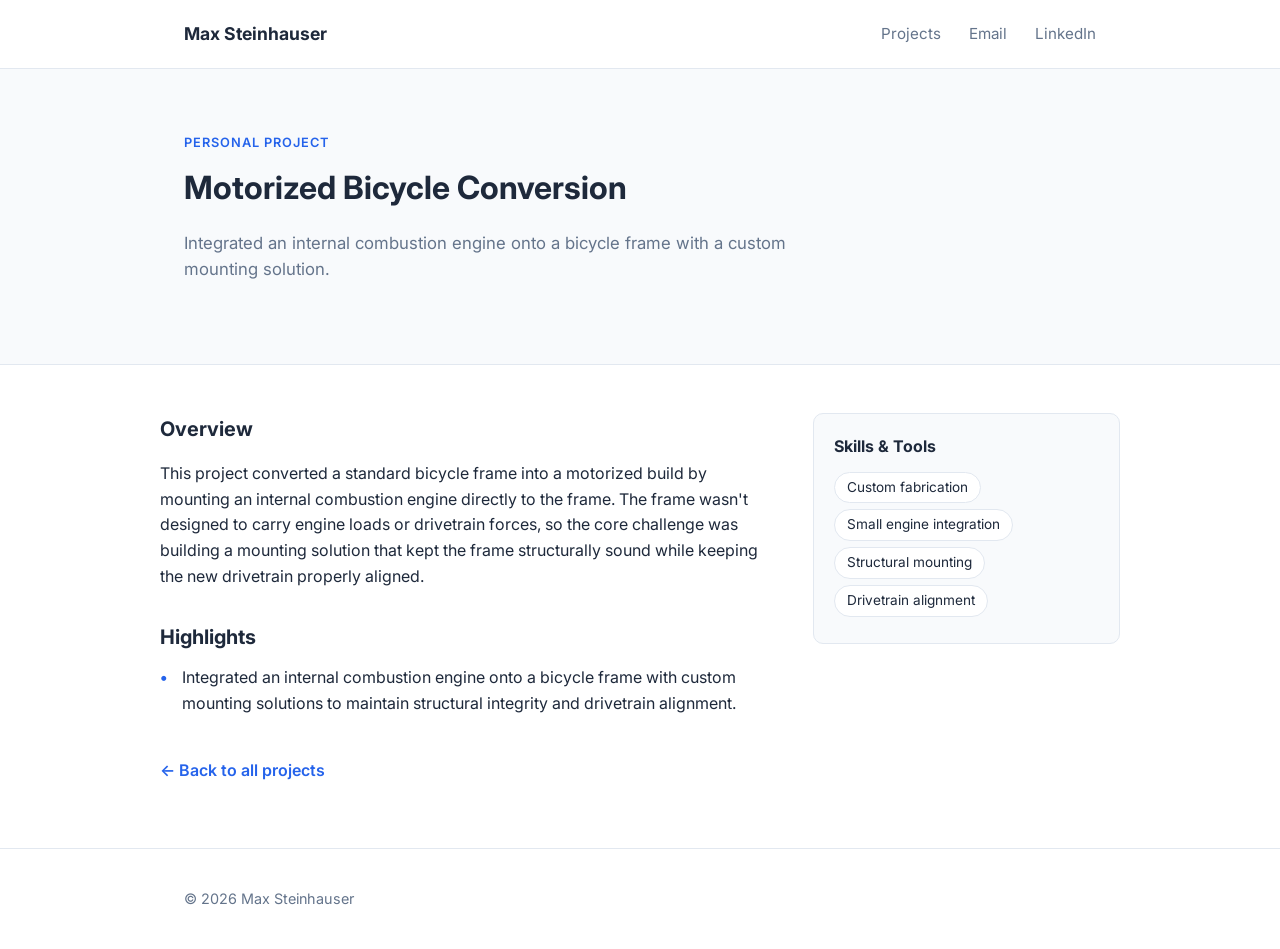
==== bicycle/index.html @ 04769fe3 "Initial Upload" ====
<!DOCTYPE html>
<html lang="en">
<head>
<meta charset="UTF-8">
<meta name="viewport" content="width=device-width, initial-scale=1.0">
<title>Motorized Bicycle Conversion — Max Steinhauser</title>
<meta name="description" content="Integrating an internal combustion engine onto a bicycle frame with custom mounting solutions.">
<link rel="preconnect" href="https://fonts.googleapis.com">
<link href="https://fonts.googleapis.com/css2?family=Inter:wght@400;500;600;700&display=swap" rel="stylesheet">
<link rel="stylesheet" href="../assets/css/style.css">
</head>
<body>

<header class="site-header">
  <div class="container header-inner">
    <a class="brand" href="../index.html">Max Steinhauser</a>
    <nav>
      <a href="../index.html">Projects</a>
      <a href="mailto:maxsteinhausers@gmail.com">Email</a>
      <a href="https://www.linkedin.com/in/max-steinhauser" target="_blank" rel="noopener">LinkedIn</a>
    </nav>
  </div>
</header>

<section class="project-hero">
  <div class="container">
    <p class="eyebrow">Personal Project</p>
    <h1>Motorized Bicycle Conversion</h1>
    <p class="tagline">Integrated an internal combustion engine onto a bicycle frame with a custom mounting solution.</p>
  </div>
</section>

<main class="container project-body">
  <div class="project-grid">
    <div class="project-main">
      <h2>Overview</h2>
      <p>This project converted a standard bicycle frame into a motorized build by mounting an internal combustion engine directly to the frame. The frame wasn't designed to carry engine loads or drivetrain forces, so the core challenge was building a mounting solution that kept the frame structurally sound while keeping the new drivetrain properly aligned.</p>

      <h2>Highlights</h2>
      <ul class="highlight-list">
        <li>Integrated an internal combustion engine onto a bicycle frame with custom mounting solutions to maintain structural integrity and drivetrain alignment.</li>
      </ul>

      <!--
        Photo gallery: drop your photos into ../assets/img/bicycle/ (e.g. 1.jpg, 2.jpg, 3.jpg),
        then delete this comment wrapper to show them.

      <h2>Gallery</h2>
      <div class="gallery">
        <img src="../assets/img/bicycle/1.jpg" alt="Motorized bicycle engine mount">
        <img src="../assets/img/bicycle/2.jpg" alt="Completed motorized bicycle conversion">
      </div>
      -->
    </div>

    <aside class="project-sidebar">
      <h3>Skills &amp; Tools</h3>
      <ul class="tag-list">
        <li>Custom fabrication</li>
        <li>Small engine integration</li>
        <li>Structural mounting</li>
        <li>Drivetrain alignment</li>
      </ul>
    </aside>
  </div>

  <a class="back-link" href="../index.html">&larr; Back to all projects</a>
</main>

<footer class="site-footer">
  <div class="container">
    <p>&copy; 2026 Max Steinhauser</p>
  </div>
</footer>

</body>
</html>
---- assets/css/style.css ----
:root {
  --accent: #2563eb;
  --text: #1e293b;
  --muted: #64748b;
  --bg: #ffffff;
  --bg-alt: #f8fafc;
  --border: #e2e8f0;
}

* { box-sizing: border-box; }

body {
  margin: 0;
  font-family: 'Inter', -apple-system, BlinkMacSystemFont, 'Segoe UI', Roboto, sans-serif;
  color: var(--text);
  background: var(--bg);
  line-height: 1.6;
}

.container {
  max-width: 960px;
  margin: 0 auto;
  padding: 0 24px;
}

/* Header */
.site-header {
  border-bottom: 1px solid var(--border);
  padding: 20px 0;
}
.header-inner {
  display: flex;
  justify-content: space-between;
  align-items: center;
  flex-wrap: wrap;
  gap: 12px;
}
.brand {
  font-weight: 700;
  font-size: 1.1rem;
  color: var(--text);
  text-decoration: none;
}
nav a {
  margin-left: 24px;
  color: var(--muted);
  text-decoration: none;
  font-size: 0.95rem;
}
nav a:first-child { margin-left: 0; }
nav a:hover { color: var(--accent); }

/* Hero (homepage + project pages) */
.hero, .project-hero {
  background: var(--bg-alt);
  padding: 64px 0;
  border-bottom: 1px solid var(--border);
}
.hero h1 { font-size: 2.2rem; margin: 0 0 8px; }
.hero p { color: var(--muted); font-size: 1.1rem; max-width: 600px; }

.eyebrow {
  text-transform: uppercase;
  letter-spacing: 0.08em;
  font-size: 0.8rem;
  color: var(--accent);
  font-weight: 600;
  margin: 0 0 8px;
}
.project-hero h1 { font-size: 2rem; margin: 0 0 8px; }
.tagline { color: var(--muted); font-size: 1.05rem; max-width: 640px; }

/* Homepage card grid */
.card-grid {
  display: grid;
  grid-template-columns: repeat(auto-fit, minmax(260px, 1fr));
  gap: 20px;
  padding: 48px 0;
}
.card {
  display: block;
  padding: 24px;
  border: 1px solid var(--border);
  border-radius: 10px;
  text-decoration: none;
  color: var(--text);
  transition: box-shadow .15s, transform .15s, border-color .15s;
}
.card:hover {
  box-shadow: 0 6px 20px rgba(0,0,0,0.06);
  transform: translateY(-2px);
  border-color: var(--accent);
}
.card h3 { margin: 0 0 8px; font-size: 1.15rem; }
.card p { color: var(--muted); font-size: 0.95rem; margin: 0 0 12px; }
.card span { color: var(--accent); font-weight: 600; font-size: 0.9rem; }

/* Project page body */
.project-body { padding: 48px 0 64px; }
.project-grid {
  display: grid;
  grid-template-columns: 2fr 1fr;
  gap: 40px;
}
.project-main h2 { font-size: 1.25rem; margin: 32px 0 12px; }
.project-main h2:first-child { margin-top: 0; }

.highlight-list, .tag-list { padding-left: 0; list-style: none; margin: 0; }
.highlight-list li {
  padding-left: 22px;
  position: relative;
  margin-bottom: 10px;
}
.highlight-list li::before {
  content: "\2022";
  color: var(--accent);
  position: absolute;
  left: 0;
  font-weight: 700;
}

.project-sidebar {
  background: var(--bg-alt);
  border: 1px solid var(--border);
  border-radius: 10px;
  padding: 20px;
  align-self: start;
}
.project-sidebar h3 { margin: 0 0 12px; font-size: 1rem; }
.tag-list li {
  display: inline-block;
  background: #fff;
  border: 1px solid var(--border);
  border-radius: 999px;
  padding: 4px 12px;
  margin: 0 6px 6px 0;
  font-size: 0.85rem;
}

/* Gallery (used once a project has photos) */
.gallery {
  display: grid;
  grid-template-columns: repeat(auto-fit, minmax(200px, 1fr));
  gap: 12px;
  margin-top: 12px;
}
.gallery img {
  width: 100%;
  height: 160px;
  object-fit: cover;
  border-radius: 8px;
  border: 1px solid var(--border);
}

.back-link {
  display: inline-block;
  margin-top: 32px;
  color: var(--accent);
  text-decoration: none;
  font-weight: 600;
}
.back-link:hover { text-decoration: underline; }

.site-footer {
  border-top: 1px solid var(--border);
  padding: 24px 0;
  color: var(--muted);
  font-size: 0.9rem;
}

@media (max-width: 720px) {
  .project-grid { grid-template-columns: 1fr; }
  nav a { margin-left: 14px; font-size: 0.85rem; }
}
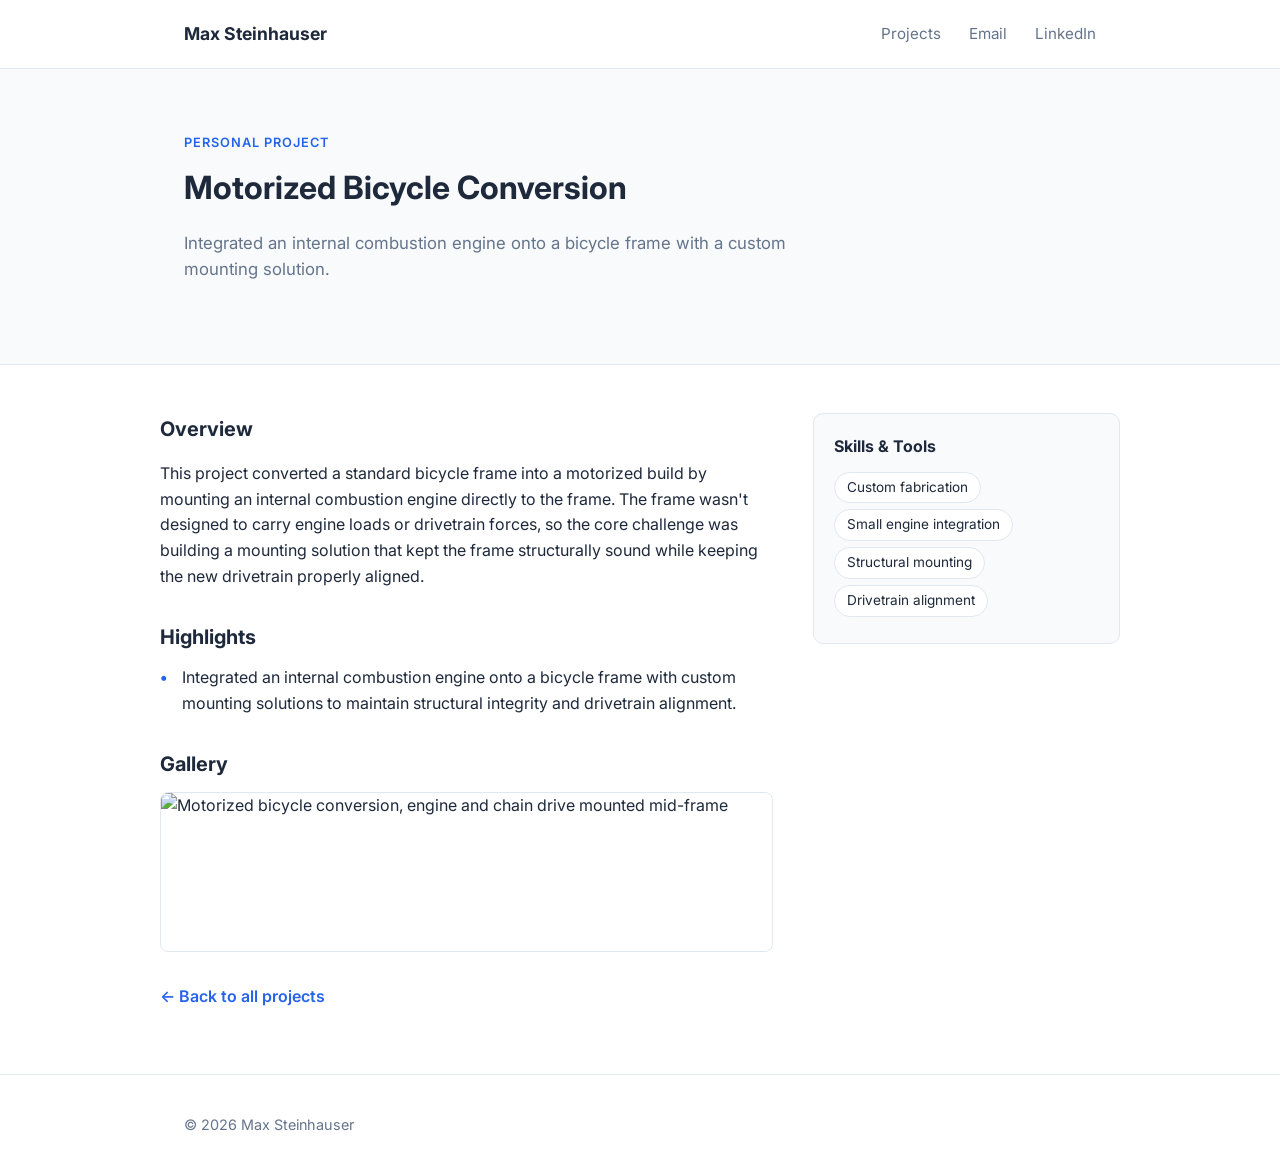
==== commit 1e8ddcd4: "Added images" ====
--- a/bicycle/index.html
+++ b/bicycle/index.html
@@ -7,7 +7,7 @@
 <meta name="description" content="Integrating an internal combustion engine onto a bicycle frame with custom mounting solutions.">
 <link rel="preconnect" href="https://fonts.googleapis.com">
 <link href="https://fonts.googleapis.com/css2?family=Inter:wght@400;500;600;700&display=swap" rel="stylesheet">
-<link rel="stylesheet" href="../assets/css/style.css">
+<link rel="stylesheet" href="../assets/css/site.css">
 </head>
 <body>
 
@@ -41,16 +41,10 @@
         <li>Integrated an internal combustion engine onto a bicycle frame with custom mounting solutions to maintain structural integrity and drivetrain alignment.</li>
       </ul>
 
-      <!--
-        Photo gallery: drop your photos into ../assets/img/bicycle/ (e.g. 1.jpg, 2.jpg, 3.jpg),
-        then delete this comment wrapper to show them.
-
       <h2>Gallery</h2>
       <div class="gallery">
-        <img src="../assets/img/bicycle/1.jpg" alt="Motorized bicycle engine mount">
-        <img src="../assets/img/bicycle/2.jpg" alt="Completed motorized bicycle conversion">
+        <img src="../assets/img/bicycle/1.jpg" alt="Motorized bicycle conversion, engine and chain drive mounted mid-frame">
       </div>
-      -->
     </div>
 
     <aside class="project-sidebar">
@@ -75,3 +69,4 @@
 
 </body>
 </html>
+                                                                                                                                                                                                                                   
--- a/assets/css/site.css
+++ b/assets/css/site.css
@@ -0,0 +1,187 @@
+:root {
+  --accent: #2563eb;
+  --text: #1e293b;
+  --muted: #64748b;
+  --bg: #ffffff;
+  --bg-alt: #f8fafc;
+  --border: #e2e8f0;
+}
+
+* { box-sizing: border-box; }
+
+body {
+  margin: 0;
+  font-family: 'Inter', -apple-system, BlinkMacSystemFont, 'Segoe UI', Roboto, sans-serif;
+  color: var(--text);
+  background: var(--bg);
+  line-height: 1.6;
+}
+
+.container {
+  max-width: 960px;
+  margin: 0 auto;
+  padding: 0 24px;
+}
+
+/* Header */
+.site-header {
+  border-bottom: 1px solid var(--border);
+  padding: 20px 0;
+}
+.header-inner {
+  display: flex;
+  justify-content: space-between;
+  align-items: center;
+  flex-wrap: wrap;
+  gap: 12px;
+}
+.brand {
+  font-weight: 700;
+  font-size: 1.1rem;
+  color: var(--text);
+  text-decoration: none;
+}
+nav a {
+  margin-left: 24px;
+  color: var(--muted);
+  text-decoration: none;
+  font-size: 0.95rem;
+}
+nav a:first-child { margin-left: 0; }
+nav a:hover { color: var(--accent); }
+
+/* Hero (homepage + project pages) */
+.hero, .project-hero {
+  background: var(--bg-alt);
+  padding: 64px 0;
+  border-bottom: 1px solid var(--border);
+}
+.hero h1 { font-size: 2.2rem; margin: 0 0 8px; }
+.hero p { color: var(--muted); font-size: 1.1rem; max-width: 600px; }
+
+/* Hero with a photo banner (e.g. homepage UGA Arch shot) */
+.hero.has-banner {
+  background-image: linear-gradient(180deg, rgba(15,23,42,0.6), rgba(15,23,42,0.7)), url('../img/banner-arch.jpg');
+  background-size: cover;
+  background-position: center;
+  background-color: var(--bg-alt);
+  color: #fff;
+  padding: 96px 0;
+}
+.hero.has-banner h1 { color: #fff; }
+.hero.has-banner p { color: #e2e8f0; }
+.hero.has-banner .eyebrow { color: #93c5fd; }
+
+.eyebrow {
+  text-transform: uppercase;
+  letter-spacing: 0.08em;
+  font-size: 0.8rem;
+  color: var(--accent);
+  font-weight: 600;
+  margin: 0 0 8px;
+}
+.project-hero h1 { font-size: 2rem; margin: 0 0 8px; }
+.tagline { color: var(--muted); font-size: 1.05rem; max-width: 640px; }
+
+/* Homepage card grid */
+.card-grid {
+  display: grid;
+  grid-template-columns: repeat(auto-fit, minmax(260px, 1fr));
+  gap: 20px;
+  padding: 48px 0;
+}
+.card {
+  display: block;
+  padding: 24px;
+  border: 1px solid var(--border);
+  border-radius: 10px;
+  text-decoration: none;
+  color: var(--text);
+  transition: box-shadow .15s, transform .15s, border-color .15s;
+}
+.card:hover {
+  box-shadow: 0 6px 20px rgba(0,0,0,0.06);
+  transform: translateY(-2px);
+  border-color: var(--accent);
+}
+.card h3 { margin: 0 0 8px; font-size: 1.15rem; }
+.card p { color: var(--muted); font-size: 0.95rem; margin: 0 0 12px; }
+.card span { color: var(--accent); font-weight: 600; font-size: 0.9rem; }
+
+/* Project page body */
+.project-body { padding: 48px 0 64px; }
+.project-grid {
+  display: grid;
+  grid-template-columns: 2fr 1fr;
+  gap: 40px;
+}
+.project-main h2 { font-size: 1.25rem; margin: 32px 0 12px; }
+.project-main h2:first-child { margin-top: 0; }
+
+.highlight-list, .tag-list { padding-left: 0; list-style: none; margin: 0; }
+.highlight-list li {
+  padding-left: 22px;
+  position: relative;
+  margin-bottom: 10px;
+}
+.highlight-list li::before {
+  content: "\2022";
+  color: var(--accent);
+  position: absolute;
+  left: 0;
+  font-weight: 700;
+}
+
+.project-sidebar {
+  background: var(--bg-alt);
+  border: 1px solid var(--border);
+  border-radius: 10px;
+  padding: 20px;
+  align-self: start;
+}
+.project-sidebar h3 { margin: 0 0 12px; font-size: 1rem; }
+.tag-list li {
+  display: inline-block;
+  background: #fff;
+  border: 1px solid var(--border);
+  border-radius: 999px;
+  padding: 4px 12px;
+  margin: 0 6px 6px 0;
+  font-size: 0.85rem;
+}
+
+/* Gallery (used once a project has photos) */
+.gallery {
+  display: grid;
+  grid-template-columns: repeat(auto-fit, minmax(200px, 1fr));
+  gap: 12px;
+  margin-top: 12px;
+}
+.gallery img {
+  width: 100%;
+  height: 160px;
+  object-fit: cover;
+  border-radius: 8px;
+  border: 1px solid var(--border);
+}
+
+.back-link {
+  display: inline-block;
+  margin-top: 32px;
+  color: var(--accent);
+  text-decoration: none;
+  font-weight: 600;
+}
+.back-link:hover { text-decoration: underline; }
+
+.site-footer {
+  border-top: 1px solid var(--border);
+  padding: 24px 0;
+  color: var(--muted);
+  font-size: 0.9rem;
+}
+
+@media (max-width: 720px) {
+  .project-grid { grid-template-columns: 1fr; }
+  nav a { margin-left: 14px; font-size: 0.85rem; }
+}
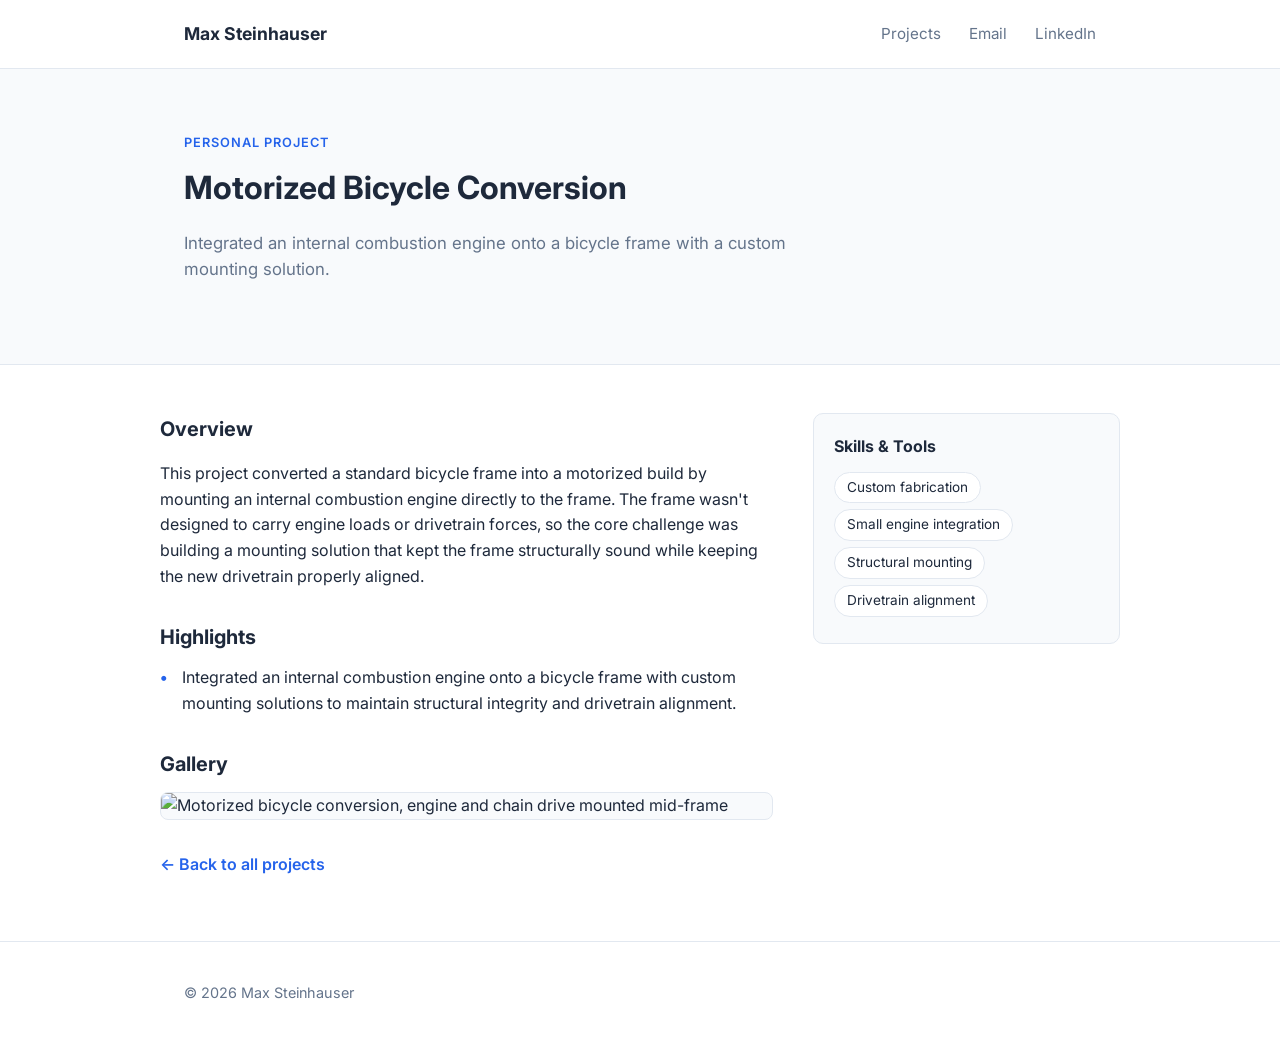
==== commit 1a6da9e1: "fixed cropping" ====
--- a/bicycle/index.html
+++ b/bicycle/index.html
@@ -43,7 +43,7 @@
 
       <h2>Gallery</h2>
       <div class="gallery">
-        <img src="../assets/img/bicycle/1.jpg" alt="Motorized bicycle conversion, engine and chain drive mounted mid-frame">
+        <img src="../assets/img/bicycle/1.jpg" alt="Motorized bicycle conversion, engine and chain drive mounted mid-frame" style="height:auto;max-height:420px;object-fit:contain;background:var(--bg-alt);">
       </div>
     </div>
 
@@ -69,4 +69,3 @@
 
 </body>
 </html>
-                                                                                                                                                                                                                                   
--- a/assets/css/site.css
+++ b/assets/css/site.css
@@ -165,6 +165,32 @@
   border: 1px solid var(--border);
 }
 
+/* Before / After comparison */
+.before-after {
+  display: grid;
+  grid-template-columns: repeat(auto-fit, minmax(220px, 1fr));
+  gap: 16px;
+  margin-top: 12px;
+}
+.before-after figure { margin: 0; }
+.before-after img {
+  width: 100%;
+  height: 220px;
+  object-fit: cover;
+  border-radius: 8px;
+  border: 1px solid var(--border);
+  display: block;
+}
+.before-after figcaption {
+  text-align: center;
+  margin-top: 8px;
+  font-weight: 600;
+  font-size: 0.8rem;
+  color: var(--muted);
+  text-transform: uppercase;
+  letter-spacing: 0.06em;
+}
+
 .back-link {
   display: inline-block;
   margin-top: 32px;
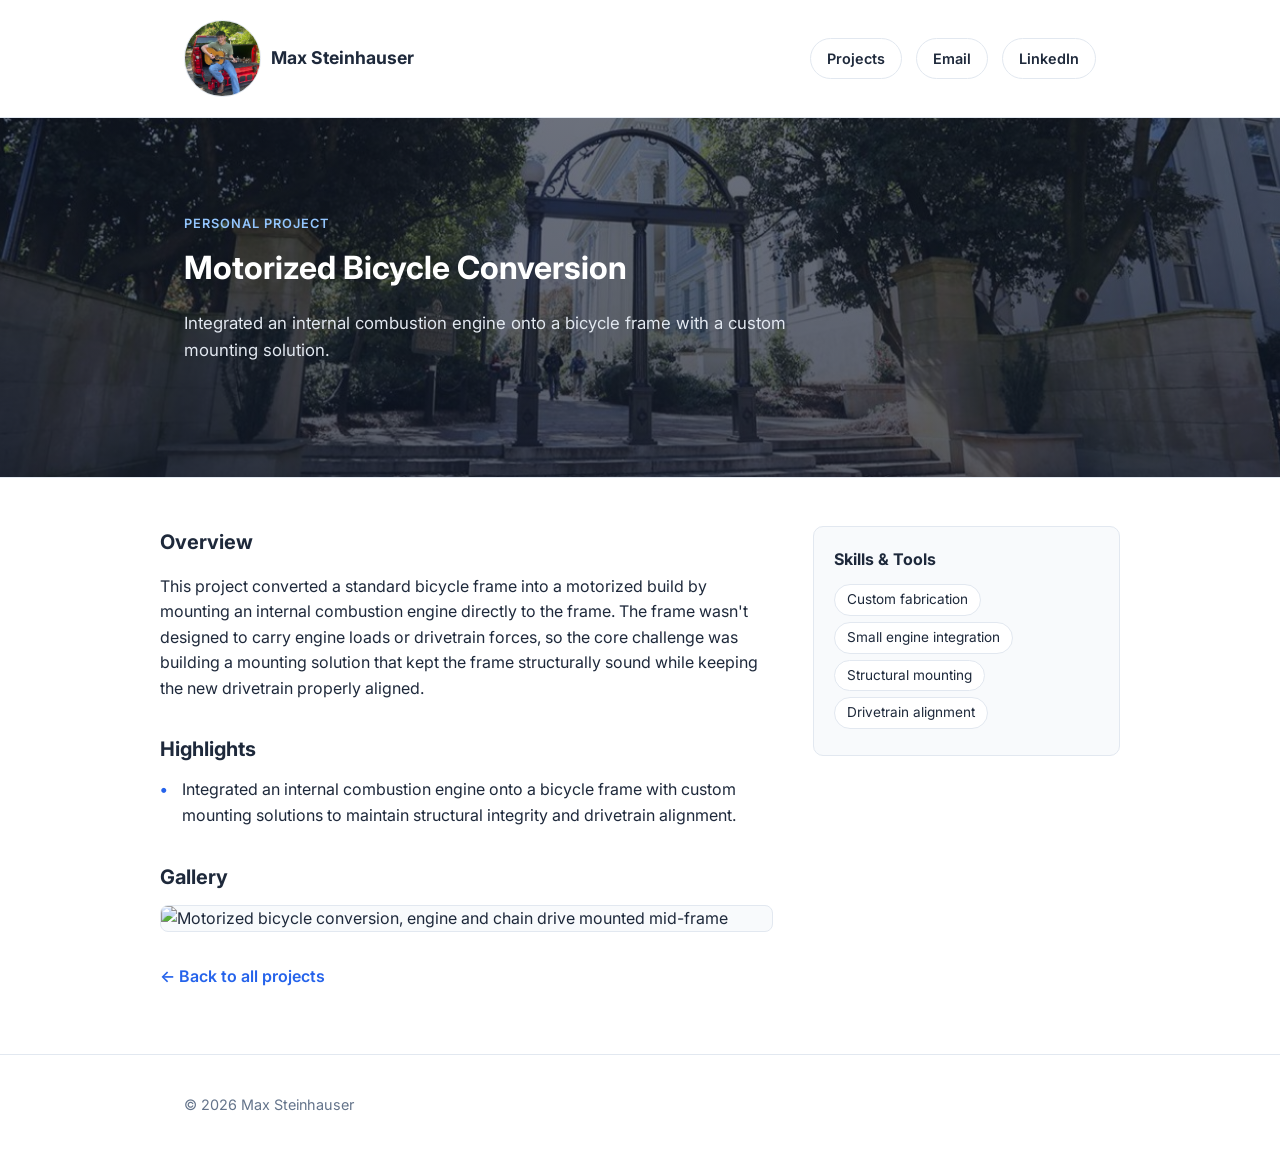
==== commit e1634bb5: "photos added" ====
--- a/bicycle/index.html
+++ b/bicycle/index.html
@@ -13,7 +13,10 @@
 
 <header class="site-header">
   <div class="container header-inner">
-    <a class="brand" href="../index.html">Max Steinhauser</a>
+    <a class="brand" href="../index.html">
+      <img class="profile-pic" src="../assets/img/profile.jpg" alt="Max Steinhauser">
+      Max Steinhauser
+    </a>
     <nav>
       <a href="../index.html">Projects</a>
       <a href="mailto:maxsteinhausers@gmail.com">Email</a>
@@ -22,7 +25,7 @@
   </div>
 </header>
 
-<section class="project-hero">
+<section class="project-hero has-banner">
   <div class="container">
     <p class="eyebrow">Personal Project</p>
     <h1>Motorized Bicycle Conversion</h1>
--- a/assets/css/site.css
+++ b/assets/css/site.css
@@ -36,19 +36,41 @@
   gap: 12px;
 }
 .brand {
+  display: inline-flex;
+  align-items: center;
+  gap: 10px;
   font-weight: 700;
   font-size: 1.1rem;
   color: var(--text);
   text-decoration: none;
 }
+.profile-pic {
+  width: 76.5px;
+  height: 76.5px;
+  border-radius: 50%;
+  object-fit: cover;
+  border: 1px solid var(--border);
+  background: var(--bg-alt);
+  flex-shrink: 0;
+}
 nav a {
-  margin-left: 24px;
-  color: var(--muted);
-  text-decoration: none;
-  font-size: 0.95rem;
+  display: inline-block;
+  margin-left: 10px;
+  padding: 8px 16px;
+  border: 1px solid var(--border);
+  border-radius: 999px;
+  color: var(--text);
+  text-decoration: none;
+  font-size: 0.9rem;
+  font-weight: 600;
+  transition: background .15s, border-color .15s, color .15s;
 }
 nav a:first-child { margin-left: 0; }
-nav a:hover { color: var(--accent); }
+nav a:hover {
+  background: var(--accent);
+  border-color: var(--accent);
+  color: #fff;
+}
 
 /* Hero (homepage + project pages) */
 .hero, .project-hero {
@@ -59,8 +81,8 @@
 .hero h1 { font-size: 2.2rem; margin: 0 0 8px; }
 .hero p { color: var(--muted); font-size: 1.1rem; max-width: 600px; }
 
-/* Hero with a photo banner (e.g. homepage UGA Arch shot) */
-.hero.has-banner {
+/* Hero with a photo banner (e.g. UGA Arch shot) — used on every page */
+.has-banner {
   background-image: linear-gradient(180deg, rgba(15,23,42,0.6), rgba(15,23,42,0.7)), url('../img/banner-arch.jpg');
   background-size: cover;
   background-position: center;
@@ -68,9 +90,10 @@
   color: #fff;
   padding: 96px 0;
 }
-.hero.has-banner h1 { color: #fff; }
-.hero.has-banner p { color: #e2e8f0; }
-.hero.has-banner .eyebrow { color: #93c5fd; }
+.has-banner h1 { color: #fff; }
+.has-banner p { color: #e2e8f0; }
+.has-banner .eyebrow { color: #93c5fd; }
+.has-banner .tagline { color: #e2e8f0; }
 
 .eyebrow {
   text-transform: uppercase;
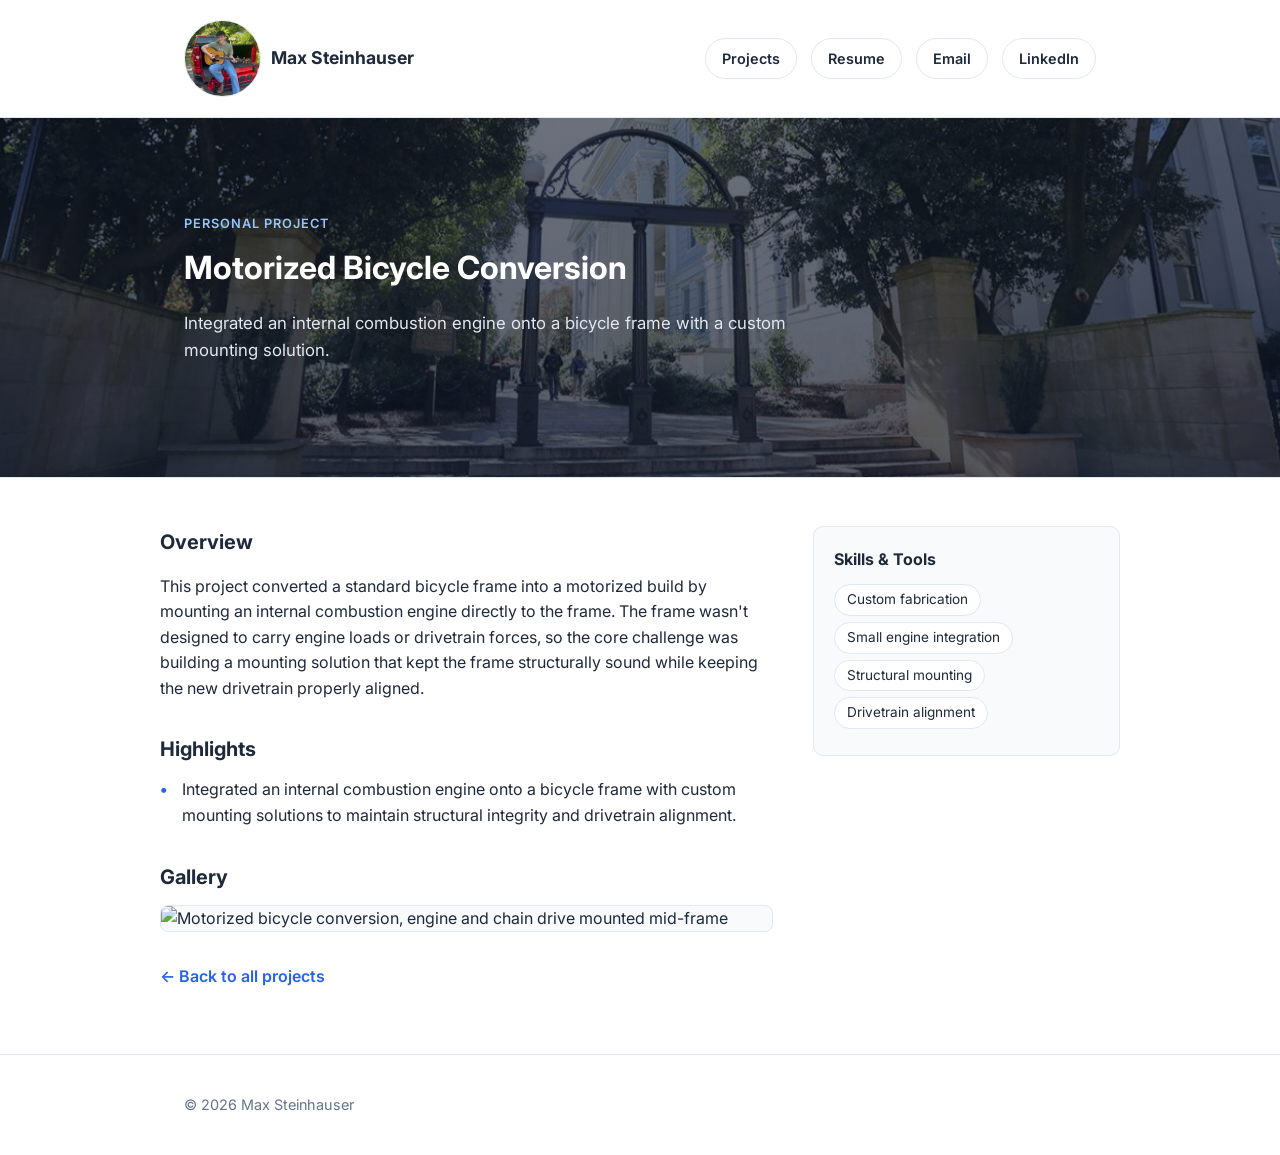
==== commit 974ba8f5: "added resume" ====
--- a/bicycle/index.html
+++ b/bicycle/index.html
@@ -19,6 +19,7 @@
     </a>
     <nav>
       <a href="../index.html">Projects</a>
+      <a href="../assets/Max_Steinhauser_Resume.pdf" target="_blank" rel="noopener">Resume</a>
       <a href="mailto:maxsteinhausers@gmail.com">Email</a>
       <a href="https://www.linkedin.com/in/max-steinhauser" target="_blank" rel="noopener">LinkedIn</a>
     </nav>
